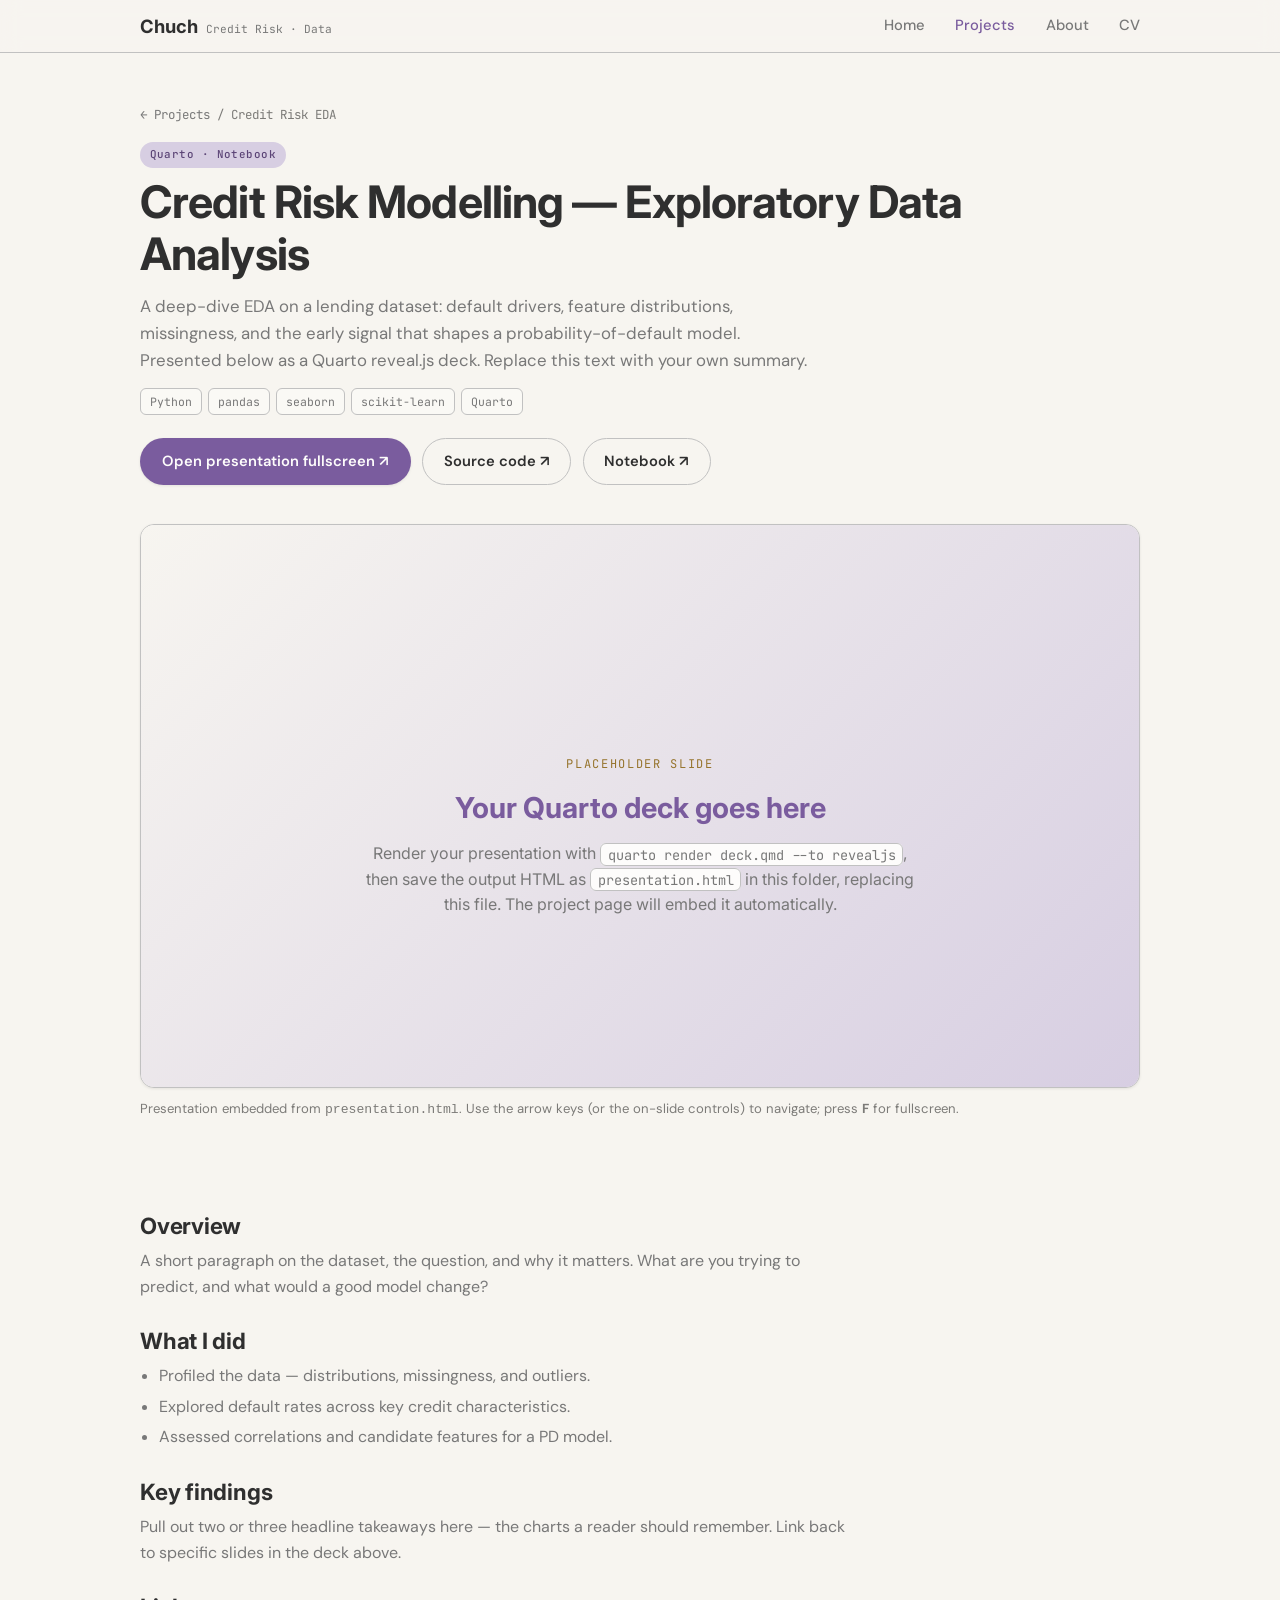
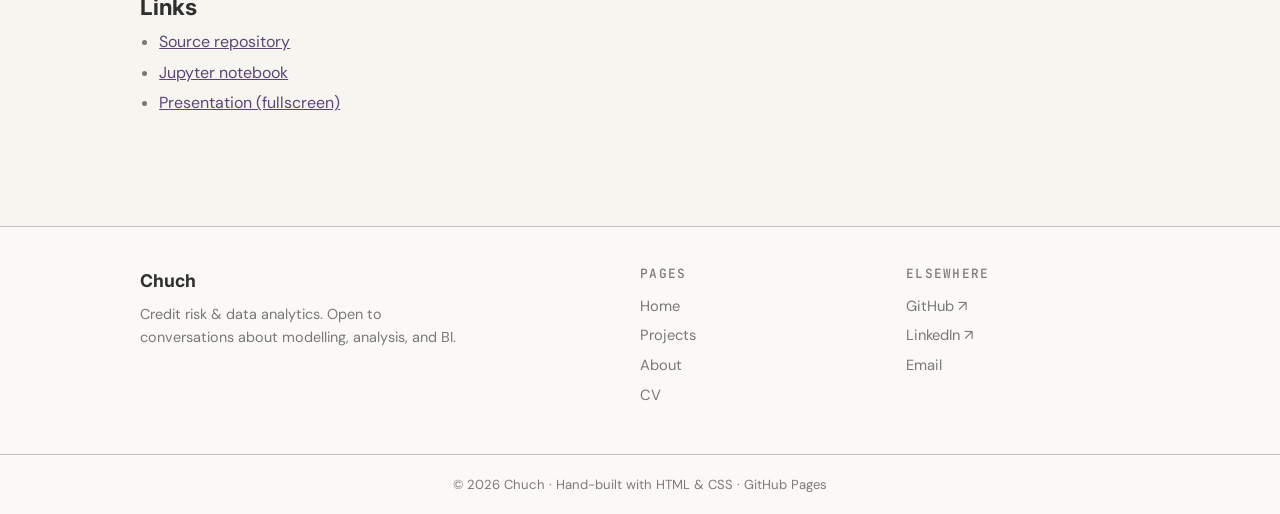
==== projects/credit-risk-eda/index.html @ 5677700f "Updated to more professional look" ====
<!DOCTYPE html>
<html lang="en">
<head>
  <meta charset="UTF-8" />
  <meta name="viewport" content="width=device-width, initial-scale=1.0" />
  <meta name="theme-color" content="#7A5C9E" />
  <title>Credit Risk EDA — Chuch</title>
  <meta name="description" content="Exploratory data analysis on a lending dataset — default drivers and feature signal for a probability-of-default model." />
  <link rel="preconnect" href="https://fonts.googleapis.com" />
  <link rel="preconnect" href="https://fonts.gstatic.com" crossorigin />
  <link href="https://fonts.googleapis.com/css2?family=Inter:wght@400;500;600;700&family=DM+Sans:wght@400;500;600&family=JetBrains+Mono:wght@400;500&display=swap" rel="stylesheet" />
  <!-- two levels up to the shared stylesheet -->
  <link rel="stylesheet" href="../../styles.css" />
</head>
<body>
  <!-- NAV -->
  <header class="nav">
    <div class="nav-inner">
      <a href="../../index.html" class="brand">Chuch <span class="brand-sub">Credit Risk · Data</span></a>
      <nav class="nav-links">
        <a href="../../index.html">Home</a>
        <a href="../../projects.html" class="active">Projects</a>
        <a href="../../index.html#about">About</a>
        <a href="../../cv.pdf">CV</a>
      </nav>
    </div>
  </header>

  <!-- PROJECT HEADER -->
  <section class="proj-header">
    <div class="wrap">
      <p class="crumb"><a href="../../projects.html">← Projects</a> / Credit Risk EDA</p>
      <span class="tag tag-quarto">Quarto · Notebook</span>
      <h1>Credit Risk Modelling — Exploratory Data Analysis</h1>
      <p class="proj-desc">
        A deep-dive EDA on a lending dataset: default drivers, feature
        distributions, missingness, and the early signal that shapes a
        probability-of-default model. Presented below as a Quarto reveal.js deck.
        Replace this text with your own summary.
      </p>
      <div class="stack">
        <span>Python</span><span>pandas</span><span>seaborn</span><span>scikit-learn</span><span>Quarto</span>
      </div>
      <div class="proj-actions">
        <a class="btn btn-primary" href="presentation.html" target="_blank" rel="noopener">Open presentation fullscreen ↗</a>
        <a class="btn btn-ghost" href="https://github.com/smallchuch/credit-risk-eda" target="_blank" rel="noopener">Source code ↗</a>
        <a class="btn btn-ghost" href="https://github.com/smallchuch/credit-risk-eda/blob/main/notebook.ipynb" target="_blank" rel="noopener">Notebook ↗</a>
      </div>
    </div>
  </section>

  <!-- EMBEDDED QUARTO PRESENTATION -->
  <section class="section" style="padding-top:1rem;">
    <div class="wrap">
      <div class="embed-frame">
        <!-- Render your Quarto deck to HTML and save it as presentation.html
             in THIS folder. It will appear here automatically. -->
        <iframe src="presentation.html" title="Credit Risk EDA presentation" loading="lazy" allowfullscreen></iframe>
      </div>
      <p class="embed-note">
        Presentation embedded from <code>presentation.html</code>. Use the arrow keys
        (or the on-slide controls) to navigate; press <strong>F</strong> for fullscreen.
      </p>
    </div>
  </section>

  <!-- WRITE-UP -->
  <section class="section" style="padding-top:0;">
    <div class="wrap">
      <div class="prose">
        <h2>Overview</h2>
        <p>
          A short paragraph on the dataset, the question, and why it matters.
          What are you trying to predict, and what would a good model change?
        </p>

        <h2>What I did</h2>
        <ul>
          <li>Profiled the data — distributions, missingness, and outliers.</li>
          <li>Explored default rates across key credit characteristics.</li>
          <li>Assessed correlations and candidate features for a PD model.</li>
        </ul>

        <h2>Key findings</h2>
        <p>
          Pull out two or three headline takeaways here — the charts a reader
          should remember. Link back to specific slides in the deck above.
        </p>

        <h2>Links</h2>
        <ul>
          <li><a href="https://github.com/smallchuch/credit-risk-eda" target="_blank" rel="noopener">Source repository</a></li>
          <li><a href="https://github.com/smallchuch/credit-risk-eda/blob/main/notebook.ipynb" target="_blank" rel="noopener">Jupyter notebook</a></li>
          <li><a href="presentation.html" target="_blank" rel="noopener">Presentation (fullscreen)</a></li>
        </ul>
      </div>
    </div>
  </section>

  <!-- FOOTER -->
  <footer class="footer">
    <div class="footer-inner">
      <div>
        <div class="foot-brand">Chuch</div>
        <p class="foot-blurb">Credit risk & data analytics. Open to conversations about modelling, analysis, and BI.</p>
      </div>
      <div>
        <h4>Pages</h4>
        <a href="../../index.html">Home</a>
        <a href="../../projects.html">Projects</a>
        <a href="../../index.html#about">About</a>
        <a href="../../cv.pdf">CV</a>
      </div>
      <div>
        <h4>Elsewhere</h4>
        <a href="https://github.com/smallchuch" target="_blank" rel="noopener">GitHub ↗</a>
        <a href="https://www.linkedin.com/" target="_blank" rel="noopener">LinkedIn ↗</a>
        <a href="mailto:chuchdeveloper@proton.me">Email</a>
      </div>
    </div>
    <div class="footer-bottom">© <span id="year"></span> Chuch · Hand-built with HTML &amp; CSS · GitHub Pages</div>
  </footer>

  <script>document.getElementById("year").textContent = new Date().getFullYear();</script>
</body>
</html>
---- styles.css ----
/* ==========================================================================
   Chuch — Portfolio design system
   Ported from python_style_util.py (Credit Risk ML brand)
   Jacaranda (primary) · Gold (secondary) · Olive (tertiary) on warm off-white
   ========================================================================== */

:root {
  /* ---- Brand hues (100 lightest -> 500 darkest; 300 = base) ---- */
  --off-white-100: #FDFCFB;
  --off-white-200: #FAF9F5;
  --off-white-300: #F7F5F0;
  --off-white-400: #B9B8B4;
  --off-white-500: #7C7B78;

  --olive-100: #D1D5CA;
  --olive-200: #9CA38D;
  --olive-300: #67724F;
  --olive-400: #4D563B;
  --olive-500: #343928;

  --jac-100: #D7CEE2;
  --jac-200: #A995C0;
  --jac-300: #7A5C9E;
  --jac-400: #5C4577;
  --jac-500: #3D2E4F;

  --gold-100: #EFE1C5;
  --gold-200: #DBBE80;
  --gold-300: #C89B3C;
  --gold-400: #96742D;
  --gold-500: #644E1E;

  --charcoal-100: #C1C1C1;
  --charcoal-200: #787878;
  --charcoal-300: #2F2F2F;
  --charcoal-400: #232323;
  --charcoal-500: #181818;

  /* ---- Semantic ---- */
  --bg-page: var(--off-white-300);
  --bg-surface: var(--off-white-100);
  --bg-subtle: var(--off-white-200);
  --bg-primary: var(--jac-300);
  --bg-primary-hover: var(--jac-400);
  --bg-primary-light: var(--jac-100);

  --text-primary: var(--charcoal-300);
  --text-secondary: var(--charcoal-200);
  --text-tertiary: var(--off-white-500);
  --text-inverse: var(--off-white-100);
  --text-link: var(--jac-400);

  --border-subtle: var(--charcoal-100);

  /* status pills */
  --status-default-bg: #FCEBEA; --status-default-text: #8D2623;
  --status-safe-bg: #F4F9F0;    --status-safe-text: #5B7944;
  --status-watch-bg: #FFFAED;   --status-watch-text: #9D8232;
  --status-info-bg: #EFE1C5;    --status-info-text: #96742D;
  --status-neutral-bg: #FAF9F5; --status-neutral-text: #2F2F2F;

  --shadow-sm: 0 1px 3px rgba(0,0,0,0.08);
  --shadow-md: 0 4px 12px rgba(0,0,0,0.10);
  --shadow-lg: 0 8px 24px rgba(0,0,0,0.12);

  --font-head: "Inter", "DM Sans", Arial, sans-serif;
  --font-body: "DM Sans", "Inter", Arial, sans-serif;
  --font-mono: "JetBrains Mono", "Courier New", monospace;

  --maxw: 1080px;
  --radius: 14px;
}

* { box-sizing: border-box; margin: 0; padding: 0; }
html { scroll-behavior: smooth; }

body {
  font-family: var(--font-body);
  background: var(--bg-page);
  color: var(--text-primary);
  line-height: 1.6;
  -webkit-font-smoothing: antialiased;
}

h1, h2, h3, h4, .brand { font-family: var(--font-head); line-height: 1.15; font-weight: 700; }
a { color: var(--text-link); }

.wrap { max-width: var(--maxw); margin: 0 auto; padding: 0 clamp(1.2rem, 5vw, 2.5rem); }

/* ---- Nav ---- */
.nav {
  position: sticky; top: 0; z-index: 50;
  background: rgba(247, 245, 240, 0.82);
  backdrop-filter: blur(10px);
  border-bottom: 1px solid var(--border-subtle);
}
.nav-inner {
  max-width: var(--maxw); margin: 0 auto;
  padding: 0.9rem clamp(1.2rem, 5vw, 2.5rem);
  display: flex; align-items: center; justify-content: space-between;
}
.brand { font-size: 1.15rem; color: var(--text-primary); text-decoration: none; display: flex; align-items: baseline; gap: 0.5rem; }
.brand .brand-sub { font-family: var(--font-mono); font-size: 0.7rem; font-weight: 400; color: var(--text-secondary); }
.nav-links { display: flex; gap: clamp(1rem, 3vw, 1.9rem); }
.nav-links a { color: var(--text-secondary); text-decoration: none; font-weight: 500; font-size: 0.92rem; transition: color .2s; }
.nav-links a:hover, .nav-links a.active { color: var(--jac-300); }

/* ---- Hero ---- */
.hero { padding: clamp(3rem, 8vw, 5.5rem) 0 clamp(2rem, 5vw, 3rem); }
.eyebrow {
  font-family: var(--font-mono);
  text-transform: uppercase; letter-spacing: .14em; font-size: .72rem; font-weight: 500;
  color: var(--gold-400); margin-bottom: 1rem;
}
.hero h1 { font-size: clamp(2.2rem, 5.5vw, 3.6rem); margin-bottom: 1.1rem; letter-spacing: -0.02em; }
.hero .accent { color: var(--jac-300); }
.lead { font-size: clamp(1.02rem, 2vw, 1.2rem); color: var(--text-secondary); max-width: 640px; }

.stats { display: flex; flex-wrap: wrap; gap: clamp(1.5rem, 5vw, 3rem); margin: 2.2rem 0; }
.stat .num { font-family: var(--font-head); font-size: 1.7rem; font-weight: 700; color: var(--jac-300); }
.stat .lbl { font-size: .85rem; color: var(--text-secondary); }

.cta { display: flex; gap: .8rem; flex-wrap: wrap; margin-top: 1.6rem; }

/* ---- Buttons ---- */
.btn {
  display: inline-flex; align-items: center; gap: .4rem;
  padding: .7rem 1.3rem; border-radius: 999px;
  font-family: var(--font-body); font-weight: 600; font-size: .92rem;
  text-decoration: none; cursor: pointer; border: 1px solid transparent;
  transition: transform .15s ease, box-shadow .2s ease, background .2s ease;
}
.btn:hover { transform: translateY(-1px); }
.btn-primary { background: var(--bg-primary); color: var(--text-inverse); box-shadow: var(--shadow-sm); }
.btn-primary:hover { background: var(--bg-primary-hover); box-shadow: var(--shadow-md); }
.btn-ghost { background: transparent; color: var(--text-primary); border-color: var(--border-subtle); }
.btn-ghost:hover { border-color: var(--jac-300); color: var(--jac-300); }
.btn-gold { background: var(--gold-300); color: #2F2A1A; }
.btn-gold:hover { background: var(--gold-400); color: #fff; }

/* ---- Section scaffolding ---- */
.section { padding: clamp(2.5rem, 6vw, 4rem) 0; }
.section-kicker { font-family: var(--font-mono); font-size: .72rem; letter-spacing: .12em; text-transform: uppercase; color: var(--text-tertiary); }
.section h2 { font-size: clamp(1.6rem, 3.5vw, 2.3rem); margin: .3rem 0 .5rem; letter-spacing: -0.01em; }
.section .section-intro { color: var(--text-secondary); max-width: 640px; margin-bottom: 1.8rem; }
.section-head-row { display: flex; align-items: baseline; justify-content: space-between; gap: 1rem; flex-wrap: wrap; }

/* ---- Filter chips ---- */
.filters { display: flex; flex-wrap: wrap; gap: .55rem; margin-bottom: 2rem; }
.chip {
  cursor: pointer; font-family: var(--font-body); font-size: .88rem;
  border: 1px solid var(--border-subtle); background: var(--bg-surface);
  color: var(--text-secondary); padding: .45rem 1rem; border-radius: 999px;
  display: inline-flex; align-items: center; gap: .45rem; transition: all .2s;
}
.chip .count { font-family: var(--font-mono); font-size: .72rem; color: var(--text-tertiary); }
.chip:hover { border-color: var(--jac-200); color: var(--text-primary); }
.chip.active { background: var(--jac-300); border-color: var(--jac-300); color: #fff; }
.chip.active .count { color: rgba(255,255,255,.8); }

/* ---- Featured card ---- */
.featured {
  display: grid; grid-template-columns: 1.1fr .9fr; gap: 1.8rem;
  background: var(--bg-surface); border: 1px solid var(--border-subtle);
  border-radius: var(--radius); padding: 1.8rem; box-shadow: var(--shadow-sm);
  margin-bottom: 2.5rem;
}
.featured .flag { font-family: var(--font-mono); font-size: .72rem; text-transform: uppercase; letter-spacing: .1em; color: var(--gold-400); margin-bottom: .7rem; }
.featured h3 { font-size: 1.6rem; margin-bottom: .7rem; }
.featured p { color: var(--text-secondary); margin-bottom: 1.1rem; }
.featured .card-cta { display: flex; gap: .7rem; flex-wrap: wrap; margin-top: 1.1rem; }
.featured-media {
  border-radius: 10px; border: 1px solid var(--border-subtle); overflow: hidden;
  background: linear-gradient(135deg, var(--jac-100), var(--gold-100));
  display: flex; align-items: center; justify-content: center; min-height: 220px;
  color: var(--jac-400); font-family: var(--font-mono); font-size: .8rem; text-align: center; padding: 1rem;
}
.featured-media img { width: 100%; height: 100%; object-fit: cover; display: block; }

/* ---- Project grid ---- */
.cat-group { margin-bottom: 2.6rem; }
.cat-group h3 { font-size: 1.25rem; margin-bottom: .3rem; }
.cat-group .cat-desc { color: var(--text-secondary); font-size: .95rem; margin-bottom: 1.2rem; }

.grid { display: grid; grid-template-columns: repeat(auto-fill, minmax(300px, 1fr)); gap: 1.2rem; }

.card {
  display: flex; flex-direction: column;
  background: var(--bg-surface); border: 1px solid var(--border-subtle);
  border-radius: var(--radius); padding: 1.4rem; text-decoration: none; color: inherit;
  transition: transform .18s ease, box-shadow .2s ease, border-color .2s ease;
}
.card:hover { transform: translateY(-3px); box-shadow: var(--shadow-md); border-color: var(--jac-200); }
.card .card-top { display: flex; align-items: center; justify-content: space-between; margin-bottom: .8rem; }
.card .idx { font-family: var(--font-mono); font-size: .8rem; color: var(--text-tertiary); }
.card h4 { font-size: 1.15rem; margin-bottom: .5rem; }
.card p { color: var(--text-secondary); font-size: .92rem; flex-grow: 1; }
.card .arrow { color: var(--jac-300); font-weight: 600; font-size: .9rem; margin-top: 1rem; }

/* ---- Type tag (pill) ---- */
.tag {
  display: inline-block; font-family: var(--font-mono);
  font-size: .68rem; font-weight: 500; letter-spacing: .04em;
  padding: .25rem .6rem; border-radius: 999px; white-space: nowrap;
}
.tag-notebook { background: var(--status-info-bg); color: var(--status-info-text); }
.tag-quarto   { background: var(--jac-100); color: var(--jac-400); }
.tag-powerbi  { background: var(--status-watch-bg); color: var(--status-watch-text); }
.tag-sql      { background: var(--olive-100); color: var(--olive-400); }
.tag-excel    { background: var(--status-safe-bg); color: var(--status-safe-text); }

/* ---- Tech stack chips (mono) ---- */
.stack { display: flex; flex-wrap: wrap; gap: .4rem; margin: .9rem 0; }
.stack span {
  font-family: var(--font-mono); font-size: .72rem; color: var(--text-secondary);
  background: var(--bg-subtle); border: 1px solid var(--border-subtle);
  padding: .2rem .55rem; border-radius: 6px;
}

/* ---- Metric highlights ---- */
.metrics { display: flex; flex-wrap: wrap; gap: 1.2rem; margin-top: .8rem; }
.metric .m-num { font-family: var(--font-head); font-weight: 700; color: var(--jac-300); font-size: 1rem; }
.metric .m-lbl { font-size: .78rem; color: var(--text-secondary); }

/* ---- Skills grid ---- */
.skills-grid { display: grid; grid-template-columns: repeat(auto-fit, minmax(240px, 1fr)); gap: 1.2rem; }
.skill-card { background: var(--bg-surface); border: 1px solid var(--border-subtle); border-radius: var(--radius); padding: 1.3rem; }
.skill-card h4 { color: var(--jac-300); margin-bottom: .4rem; }
.skill-card p { color: var(--text-secondary); font-size: .9rem; }

/* ==========================================================================
   Project detail page
   ========================================================================== */
.crumb { font-family: var(--font-mono); font-size: .78rem; color: var(--text-tertiary); margin-bottom: 1rem; }
.crumb a { color: var(--text-secondary); text-decoration: none; }
.crumb a:hover { color: var(--jac-300); }

.proj-header { padding: clamp(2rem, 6vw, 3.2rem) 0 1.4rem; }
.proj-header h1 { font-size: clamp(1.9rem, 4.5vw, 2.8rem); margin: .6rem 0 .8rem; letter-spacing: -0.02em; }
.proj-header .proj-desc { color: var(--text-secondary); max-width: 680px; font-size: 1.05rem; }
.proj-actions { display: flex; gap: .7rem; flex-wrap: wrap; margin-top: 1.4rem; }

/* Responsive 16:9 presentation embed */
.embed-frame {
  position: relative; width: 100%; padding-top: 56.25%;
  background: var(--bg-subtle); border: 1px solid var(--border-subtle);
  border-radius: var(--radius); overflow: hidden; box-shadow: var(--shadow-sm);
}
.embed-frame iframe { position: absolute; inset: 0; width: 100%; height: 100%; border: 0; }
.embed-note { font-size: .82rem; color: var(--text-tertiary); margin-top: .6rem; }

.prose { max-width: 720px; }
.prose h2 { font-size: 1.4rem; margin: 1.8rem 0 .6rem; }
.prose h3 { font-size: 1.1rem; margin: 1.4rem 0 .4rem; }
.prose p { color: var(--text-secondary); margin-bottom: .9rem; }
.prose ul { color: var(--text-secondary); margin: 0 0 .9rem 1.2rem; }
.prose li { margin-bottom: .3rem; }

/* ---- Footer ---- */
.footer { border-top: 1px solid var(--border-subtle); background: var(--bg-subtle); margin-top: 2rem; }
.footer-inner { max-width: var(--maxw); margin: 0 auto; padding: 2.5rem clamp(1.2rem, 5vw, 2.5rem); display: grid; grid-template-columns: 2fr 1fr 1fr; gap: 2rem; }
.footer h4 { font-size: .8rem; text-transform: uppercase; letter-spacing: .1em; color: var(--text-tertiary); margin-bottom: .8rem; font-family: var(--font-mono); font-weight: 500; }
.footer a { display: block; color: var(--text-secondary); text-decoration: none; font-size: .92rem; margin-bottom: .4rem; }
.footer a:hover { color: var(--jac-300); }
.footer .foot-brand { font-family: var(--font-head); font-weight: 700; font-size: 1.1rem; color: var(--text-primary); margin-bottom: .5rem; }
.footer .foot-blurb { color: var(--text-secondary); font-size: .9rem; max-width: 320px; }
.footer-bottom { text-align: center; padding: 1.2rem; font-size: .82rem; color: var(--text-tertiary); border-top: 1px solid var(--border-subtle); }

/* ---- Responsive ---- */
@media (max-width: 760px) {
  .featured { grid-template-columns: 1fr; }
  .footer-inner { grid-template-columns: 1fr 1fr; }
  .nav-links { gap: .9rem; font-size: .85rem; }
  .brand .brand-sub { display: none; }
}
@media (max-width: 480px) {
  .footer-inner { grid-template-columns: 1fr; }
}
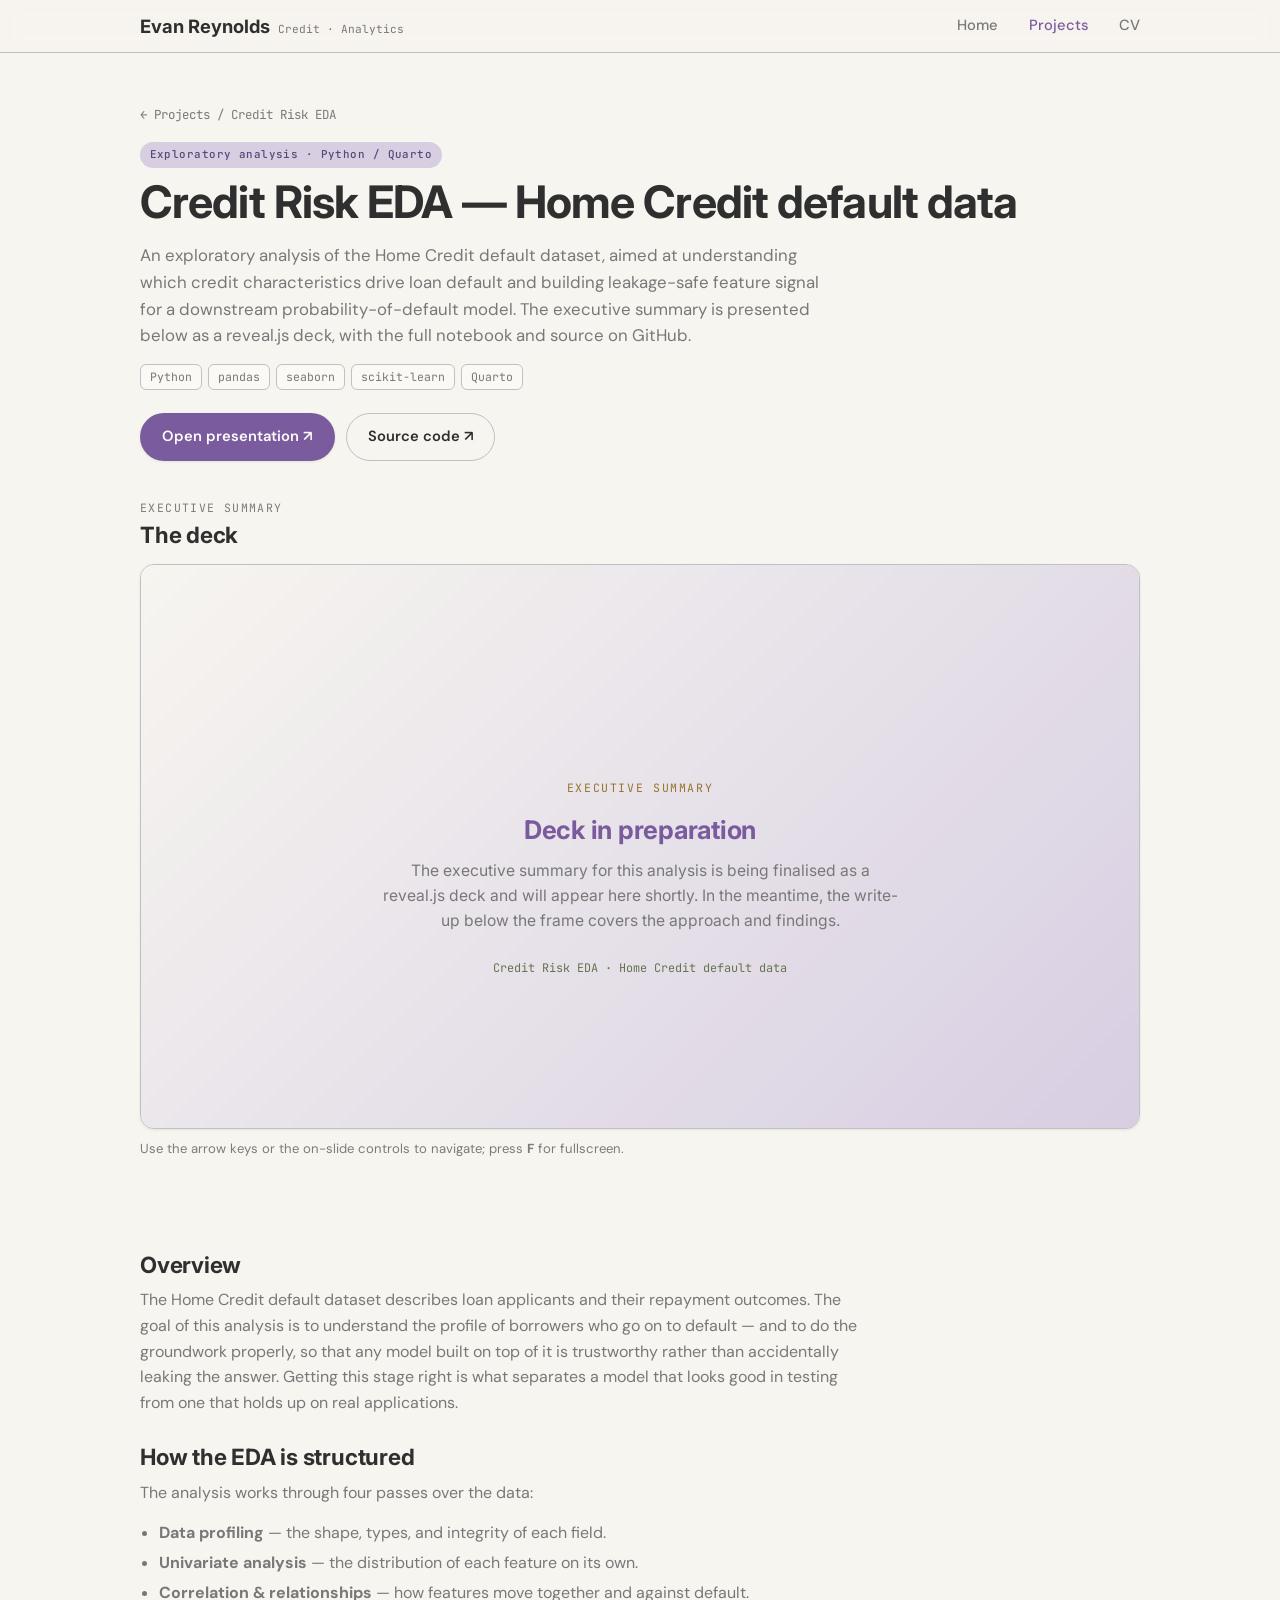
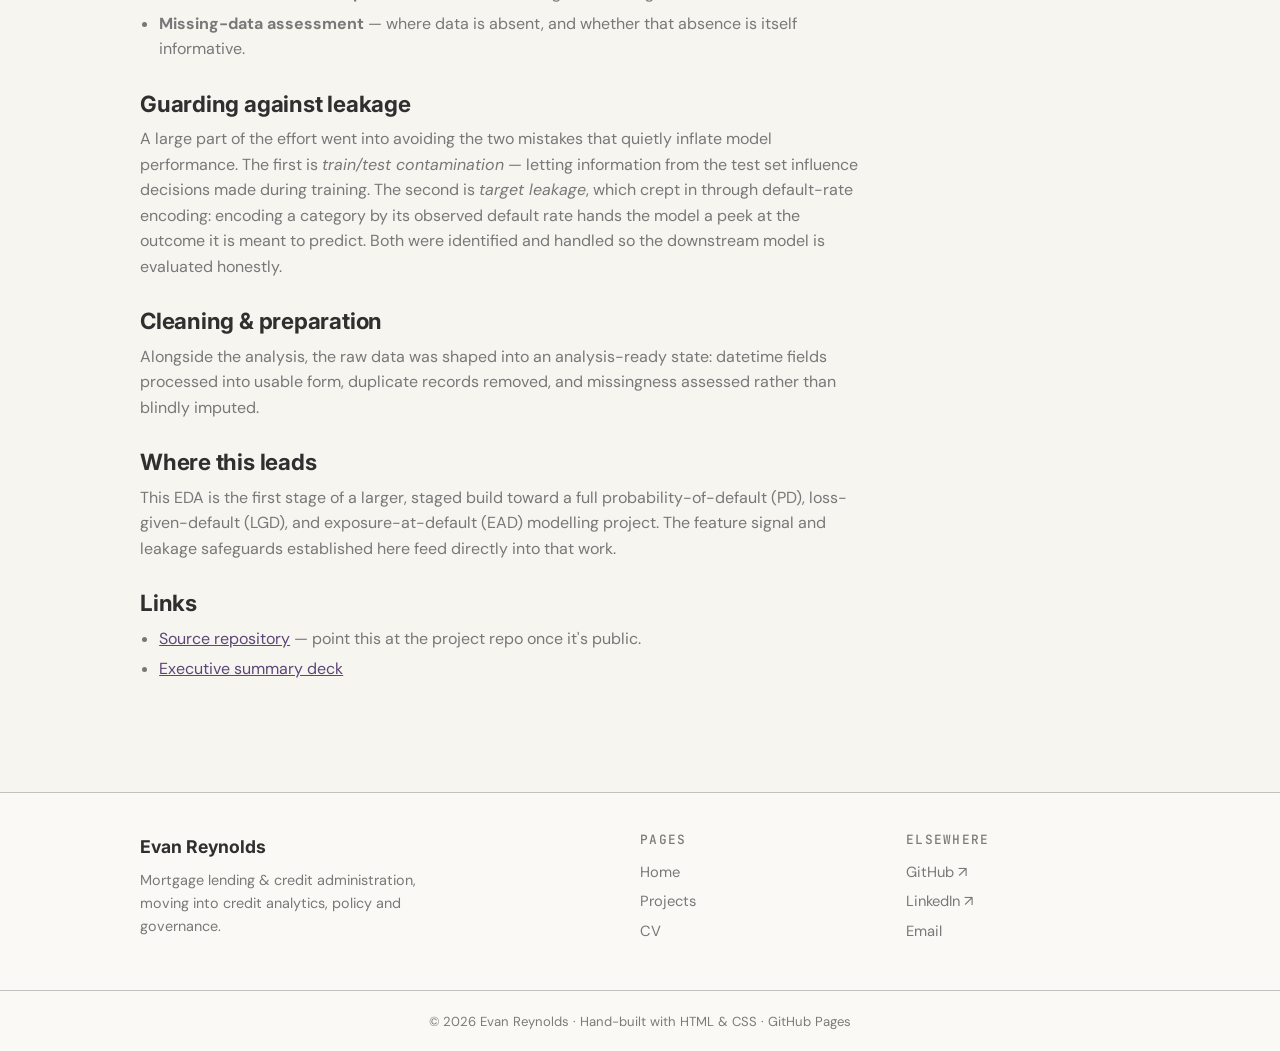
==== commit 10f34356: "Redesign portfolio: grounded copy, remove placeholders - About-style lead at top in real positioning" ====
--- a/projects/credit-risk-eda/index.html
+++ b/projects/credit-risk-eda/index.html
@@ -4,8 +4,8 @@
   <meta charset="UTF-8" />
   <meta name="viewport" content="width=device-width, initial-scale=1.0" />
   <meta name="theme-color" content="#7A5C9E" />
-  <title>Credit Risk EDA — Chuch</title>
-  <meta name="description" content="Exploratory data analysis on a lending dataset — default drivers and feature signal for a probability-of-default model." />
+  <title>Credit Risk EDA — Evan Reynolds</title>
+  <meta name="description" content="Exploratory data analysis on the Home Credit default dataset — default drivers, leakage-safe features, and the groundwork for a probability-of-default model." />
   <link rel="preconnect" href="https://fonts.googleapis.com" />
   <link rel="preconnect" href="https://fonts.gstatic.com" crossorigin />
   <link href="https://fonts.googleapis.com/css2?family=Inter:wght@400;500;600;700&family=DM+Sans:wght@400;500;600&family=JetBrains+Mono:wght@400;500&display=swap" rel="stylesheet" />
@@ -16,11 +16,10 @@
   <!-- NAV -->
   <header class="nav">
     <div class="nav-inner">
-      <a href="../../index.html" class="brand">Chuch <span class="brand-sub">Credit Risk · Data</span></a>
+      <a href="../../index.html" class="brand">Evan Reynolds <span class="brand-sub">Credit · Analytics</span></a>
       <nav class="nav-links">
         <a href="../../index.html">Home</a>
         <a href="../../projects.html" class="active">Projects</a>
-        <a href="../../index.html#about">About</a>
         <a href="../../cv.pdf">CV</a>
       </nav>
     </div>
@@ -30,36 +29,37 @@
   <section class="proj-header">
     <div class="wrap">
       <p class="crumb"><a href="../../projects.html">← Projects</a> / Credit Risk EDA</p>
-      <span class="tag tag-quarto">Quarto · Notebook</span>
-      <h1>Credit Risk Modelling — Exploratory Data Analysis</h1>
+      <span class="tag tag-quarto">Exploratory analysis · Python / Quarto</span>
+      <h1>Credit Risk EDA — Home Credit default data</h1>
       <p class="proj-desc">
-        A deep-dive EDA on a lending dataset: default drivers, feature
-        distributions, missingness, and the early signal that shapes a
-        probability-of-default model. Presented below as a Quarto reveal.js deck.
-        Replace this text with your own summary.
+        An exploratory analysis of the Home Credit default dataset, aimed at understanding
+        which credit characteristics drive loan default and building leakage-safe feature
+        signal for a downstream probability-of-default model. The executive summary is
+        presented below as a reveal.js deck, with the full notebook and source on GitHub.
       </p>
       <div class="stack">
         <span>Python</span><span>pandas</span><span>seaborn</span><span>scikit-learn</span><span>Quarto</span>
       </div>
       <div class="proj-actions">
-        <a class="btn btn-primary" href="presentation.html" target="_blank" rel="noopener">Open presentation fullscreen ↗</a>
-        <a class="btn btn-ghost" href="https://github.com/smallchuch/credit-risk-eda" target="_blank" rel="noopener">Source code ↗</a>
-        <a class="btn btn-ghost" href="https://github.com/smallchuch/credit-risk-eda/blob/main/notebook.ipynb" target="_blank" rel="noopener">Notebook ↗</a>
+        <a class="btn btn-primary" href="presentation.html" target="_blank" rel="noopener">Open presentation ↗</a>
+        <a class="btn btn-ghost" href="https://github.com/smallchuch" target="_blank" rel="noopener">Source code ↗</a>
       </div>
     </div>
   </section>
 
-  <!-- EMBEDDED QUARTO PRESENTATION -->
+  <!-- EXECUTIVE PRESENTATION -->
   <section class="section" style="padding-top:1rem;">
     <div class="wrap">
+      <p class="section-kicker">Executive summary</p>
+      <h2 style="font-size:1.4rem; margin:.3rem 0 1rem;">The deck</h2>
+      <!-- When your Quarto deck is rendered, save it as presentation.html in THIS
+           folder (self-contained: quarto render deck.qmd --to revealjs --embed-resources).
+           It will appear in the frame below automatically — no other change needed. -->
       <div class="embed-frame">
-        <!-- Render your Quarto deck to HTML and save it as presentation.html
-             in THIS folder. It will appear here automatically. -->
-        <iframe src="presentation.html" title="Credit Risk EDA presentation" loading="lazy" allowfullscreen></iframe>
+        <iframe src="presentation.html" title="Credit Risk EDA — executive summary" loading="lazy" allowfullscreen></iframe>
       </div>
       <p class="embed-note">
-        Presentation embedded from <code>presentation.html</code>. Use the arrow keys
-        (or the on-slide controls) to navigate; press <strong>F</strong> for fullscreen.
+        Use the arrow keys or the on-slide controls to navigate; press <strong>F</strong> for fullscreen.
       </p>
     </div>
   </section>
@@ -70,28 +70,53 @@
       <div class="prose">
         <h2>Overview</h2>
         <p>
-          A short paragraph on the dataset, the question, and why it matters.
-          What are you trying to predict, and what would a good model change?
+          The Home Credit default dataset describes loan applicants and their repayment
+          outcomes. The goal of this analysis is to understand the profile of borrowers who
+          go on to default — and to do the groundwork properly, so that any model built on
+          top of it is trustworthy rather than accidentally leaking the answer. Getting this
+          stage right is what separates a model that looks good in testing from one that
+          holds up on real applications.
         </p>
 
-        <h2>What I did</h2>
+        <h2>How the EDA is structured</h2>
+        <p>The analysis works through four passes over the data:</p>
         <ul>
-          <li>Profiled the data — distributions, missingness, and outliers.</li>
-          <li>Explored default rates across key credit characteristics.</li>
-          <li>Assessed correlations and candidate features for a PD model.</li>
+          <li><strong>Data profiling</strong> — the shape, types, and integrity of each field.</li>
+          <li><strong>Univariate analysis</strong> — the distribution of each feature on its own.</li>
+          <li><strong>Correlation &amp; relationships</strong> — how features move together and against default.</li>
+          <li><strong>Missing-data assessment</strong> — where data is absent, and whether that absence is itself informative.</li>
         </ul>
 
-        <h2>Key findings</h2>
+        <h2>Guarding against leakage</h2>
         <p>
-          Pull out two or three headline takeaways here — the charts a reader
-          should remember. Link back to specific slides in the deck above.
+          A large part of the effort went into avoiding the two mistakes that quietly inflate
+          model performance. The first is <em>train/test contamination</em> — letting
+          information from the test set influence decisions made during training. The second
+          is <em>target leakage</em>, which crept in through default-rate encoding: encoding a
+          category by its observed default rate hands the model a peek at the outcome it is
+          meant to predict. Both were identified and handled so the downstream model is
+          evaluated honestly.
+        </p>
+
+        <h2>Cleaning &amp; preparation</h2>
+        <p>
+          Alongside the analysis, the raw data was shaped into an analysis-ready state:
+          datetime fields processed into usable form, duplicate records removed, and
+          missingness assessed rather than blindly imputed.
+        </p>
+
+        <h2>Where this leads</h2>
+        <p>
+          This EDA is the first stage of a larger, staged build toward a full
+          probability-of-default (PD), loss-given-default (LGD), and exposure-at-default
+          (EAD) modelling project. The feature signal and leakage safeguards established
+          here feed directly into that work.
         </p>
 
         <h2>Links</h2>
         <ul>
-          <li><a href="https://github.com/smallchuch/credit-risk-eda" target="_blank" rel="noopener">Source repository</a></li>
-          <li><a href="https://github.com/smallchuch/credit-risk-eda/blob/main/notebook.ipynb" target="_blank" rel="noopener">Jupyter notebook</a></li>
-          <li><a href="presentation.html" target="_blank" rel="noopener">Presentation (fullscreen)</a></li>
+          <li><a href="https://github.com/smallchuch" target="_blank" rel="noopener">Source repository</a> — point this at the project repo once it's public.</li>
+          <li><a href="presentation.html" target="_blank" rel="noopener">Executive summary deck</a></li>
         </ul>
       </div>
     </div>
@@ -101,24 +126,23 @@
   <footer class="footer">
     <div class="footer-inner">
       <div>
-        <div class="foot-brand">Chuch</div>
-        <p class="foot-blurb">Credit risk & data analytics. Open to conversations about modelling, analysis, and BI.</p>
+        <div class="foot-brand">Evan Reynolds</div>
+        <p class="foot-blurb">Mortgage lending &amp; credit administration, moving into credit analytics, policy and governance.</p>
       </div>
       <div>
         <h4>Pages</h4>
         <a href="../../index.html">Home</a>
         <a href="../../projects.html">Projects</a>
-        <a href="../../index.html#about">About</a>
         <a href="../../cv.pdf">CV</a>
       </div>
       <div>
         <h4>Elsewhere</h4>
         <a href="https://github.com/smallchuch" target="_blank" rel="noopener">GitHub ↗</a>
-        <a href="https://www.linkedin.com/" target="_blank" rel="noopener">LinkedIn ↗</a>
-        <a href="mailto:chuchdeveloper@proton.me">Email</a>
+        <a href="https://www.linkedin.com/in/evan-reynolds-007b83183/" target="_blank" rel="noopener">LinkedIn ↗</a>
+        <a href="mailto:evanrlreynolds@proton.me">Email</a>
       </div>
     </div>
-    <div class="footer-bottom">© <span id="year"></span> Chuch · Hand-built with HTML &amp; CSS · GitHub Pages</div>
+    <div class="footer-bottom">© <span id="year"></span> Evan Reynolds · Hand-built with HTML &amp; CSS · GitHub Pages</div>
   </footer>
 
   <script>document.getElementById("year").textContent = new Date().getFullYear();</script>
--- a/styles.css
+++ b/styles.css
@@ -121,6 +121,26 @@
 .stat .lbl { font-size: .85rem; color: var(--text-secondary); }
 
 .cta { display: flex; gap: .8rem; flex-wrap: wrap; margin-top: 1.6rem; }
+
+/* ---- Hero two-column layout + headshot ---- */
+.hero-grid {
+  display: grid; grid-template-columns: 1.2fr .8fr;
+  gap: clamp(1.5rem, 5vw, 3.5rem); align-items: center;
+}
+.hero-photo { display: flex; justify-content: center; }
+.headshot, .headshot-ph {
+  width: clamp(220px, 26vw, 320px); aspect-ratio: 1 / 1;
+  border-radius: 50%; object-fit: cover;
+  border: 5px solid var(--bg-surface);
+  box-shadow: var(--shadow-lg), 0 0 0 2px var(--jac-200);
+}
+.headshot-ph {
+  display: none; /* shown via JS only if the image is missing */
+  align-items: center; justify-content: center; text-align: center;
+  background: linear-gradient(135deg, var(--jac-100), var(--gold-100));
+  color: var(--jac-400); font-family: var(--font-mono); font-size: .8rem;
+  padding: 1rem;
+}
 
 /* ---- Buttons ---- */
 .btn {
@@ -269,6 +289,8 @@
 /* ---- Responsive ---- */
 @media (max-width: 760px) {
   .featured { grid-template-columns: 1fr; }
+  .hero-grid { grid-template-columns: 1fr; }
+  .hero-photo { order: -1; margin-bottom: .5rem; justify-content: flex-start; }
   .footer-inner { grid-template-columns: 1fr 1fr; }
   .nav-links { gap: .9rem; font-size: .85rem; }
   .brand .brand-sub { display: none; }
@@ -276,3 +298,84 @@
 @media (max-width: 480px) {
   .footer-inner { grid-template-columns: 1fr; }
 }
+
+/* ==========================================================================
+   Full-width project panels (home + projects index)
+   Added for the grounded, no-placeholder redesign
+   ========================================================================== */
+.wrap-wide { max-width: 1200px; margin: 0 auto; padding: 0 clamp(1.2rem, 5vw, 2.5rem); }
+
+/* Lead / about block at the top of the home page */
+.lead-block { padding: clamp(2.6rem, 7vw, 4.5rem) 0 clamp(1.5rem, 4vw, 2.4rem); }
+.lead-block .now {
+  font-family: var(--font-mono); font-size: .8rem; color: var(--text-secondary);
+  margin-top: 1.4rem; display: inline-flex; align-items: center; gap: .5rem;
+}
+.lead-block .now::before {
+  content: ""; width: 7px; height: 7px; border-radius: 50%;
+  background: var(--olive-300); box-shadow: 0 0 0 3px var(--olive-100);
+}
+
+/* Section that holds the stacked project panels */
+.work { padding: clamp(1rem, 3vw, 2rem) 0 clamp(2.5rem, 6vw, 4rem); }
+.work-head { margin-bottom: 1.6rem; }
+
+/* A single project = one full-width panel */
+.project-panel {
+  display: grid; grid-template-columns: 1.55fr .95fr; gap: clamp(1.4rem, 4vw, 3rem);
+  background: var(--bg-surface); border: 1px solid var(--border-subtle);
+  border-radius: var(--radius); padding: clamp(1.5rem, 4vw, 2.6rem);
+  box-shadow: var(--shadow-sm); margin-bottom: 1.6rem;
+  transition: box-shadow .25s ease, border-color .25s ease, transform .2s ease;
+}
+.project-panel:hover { box-shadow: var(--shadow-md); border-color: var(--jac-200); }
+
+.project-panel .p-flag {
+  font-family: var(--font-mono); font-size: .72rem; text-transform: uppercase;
+  letter-spacing: .1em; color: var(--gold-400); margin-bottom: .7rem;
+}
+.project-panel h3 { font-size: clamp(1.35rem, 2.6vw, 1.9rem); margin-bottom: .7rem; letter-spacing: -.01em; }
+.project-panel .p-desc { color: var(--text-secondary); margin-bottom: 1.1rem; max-width: 60ch; }
+
+/* Approach highlights — real bullets, not filler */
+.p-points { list-style: none; margin: 0 0 1.2rem; padding: 0; }
+.p-points li {
+  position: relative; padding-left: 1.4rem; margin-bottom: .55rem;
+  color: var(--text-secondary); font-size: .95rem;
+}
+.p-points li::before {
+  content: ""; position: absolute; left: 0; top: .55em;
+  width: 7px; height: 7px; border-radius: 2px; background: var(--jac-300);
+}
+
+.project-panel .p-cta { display: flex; gap: .7rem; flex-wrap: wrap; margin-top: 1.2rem; }
+
+/* Right rail — an "at a glance" summary in place of a screenshot */
+.p-rail {
+  align-self: start; border-radius: 10px; padding: 1.3rem 1.4rem;
+  background: linear-gradient(155deg, var(--jac-100), var(--gold-100));
+  border: 1px solid var(--border-subtle);
+}
+.p-rail .rail-kick {
+  font-family: var(--font-mono); font-size: .68rem; text-transform: uppercase;
+  letter-spacing: .12em; color: var(--jac-400); margin-bottom: .9rem;
+}
+.p-rail dl { display: grid; grid-template-columns: 1fr; gap: .8rem; margin: 0; }
+.p-rail dt { font-family: var(--font-mono); font-size: .68rem; letter-spacing: .04em; text-transform: uppercase; color: var(--olive-400); }
+.p-rail dd { margin: .15rem 0 0; color: var(--charcoal-300); font-size: .92rem; font-weight: 500; }
+
+@media (max-width: 780px) {
+  .project-panel { grid-template-columns: 1fr; }
+  .p-rail { order: -1; }
+}
+
+/* Presentation embed — honest holding state on the project page */
+.embed-frame.is-shell {
+  display: flex; align-items: center; justify-content: center;
+  padding-top: 0; min-height: clamp(240px, 40vw, 420px);
+  background: linear-gradient(135deg, var(--off-white-200), var(--jac-100));
+}
+.embed-shell-msg { text-align: center; max-width: 420px; padding: 1.5rem; }
+.embed-shell-msg .kick { font-family: var(--font-mono); font-size: .72rem; text-transform: uppercase; letter-spacing: .12em; color: var(--gold-400); margin-bottom: .6rem; }
+.embed-shell-msg h3 { color: var(--jac-400); font-size: 1.2rem; margin-bottom: .5rem; }
+.embed-shell-msg p { color: var(--text-secondary); font-size: .9rem; }
